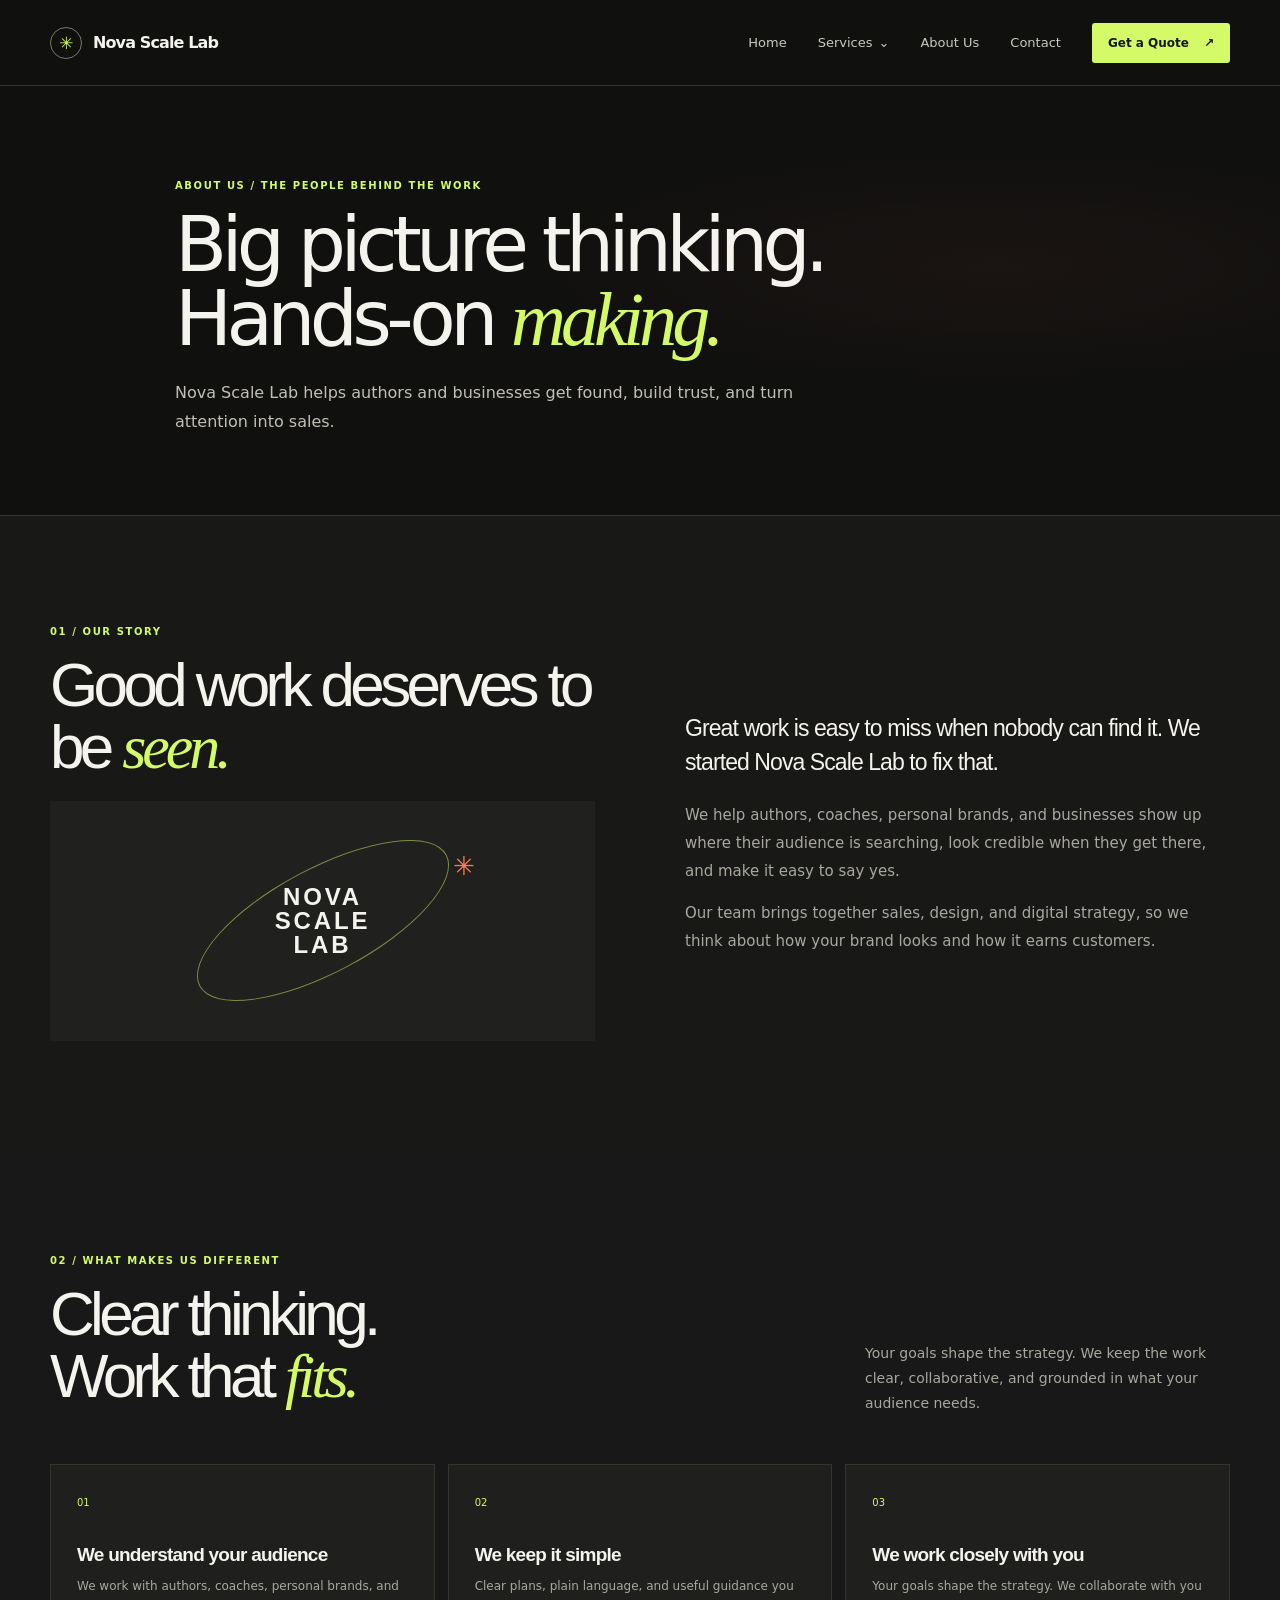
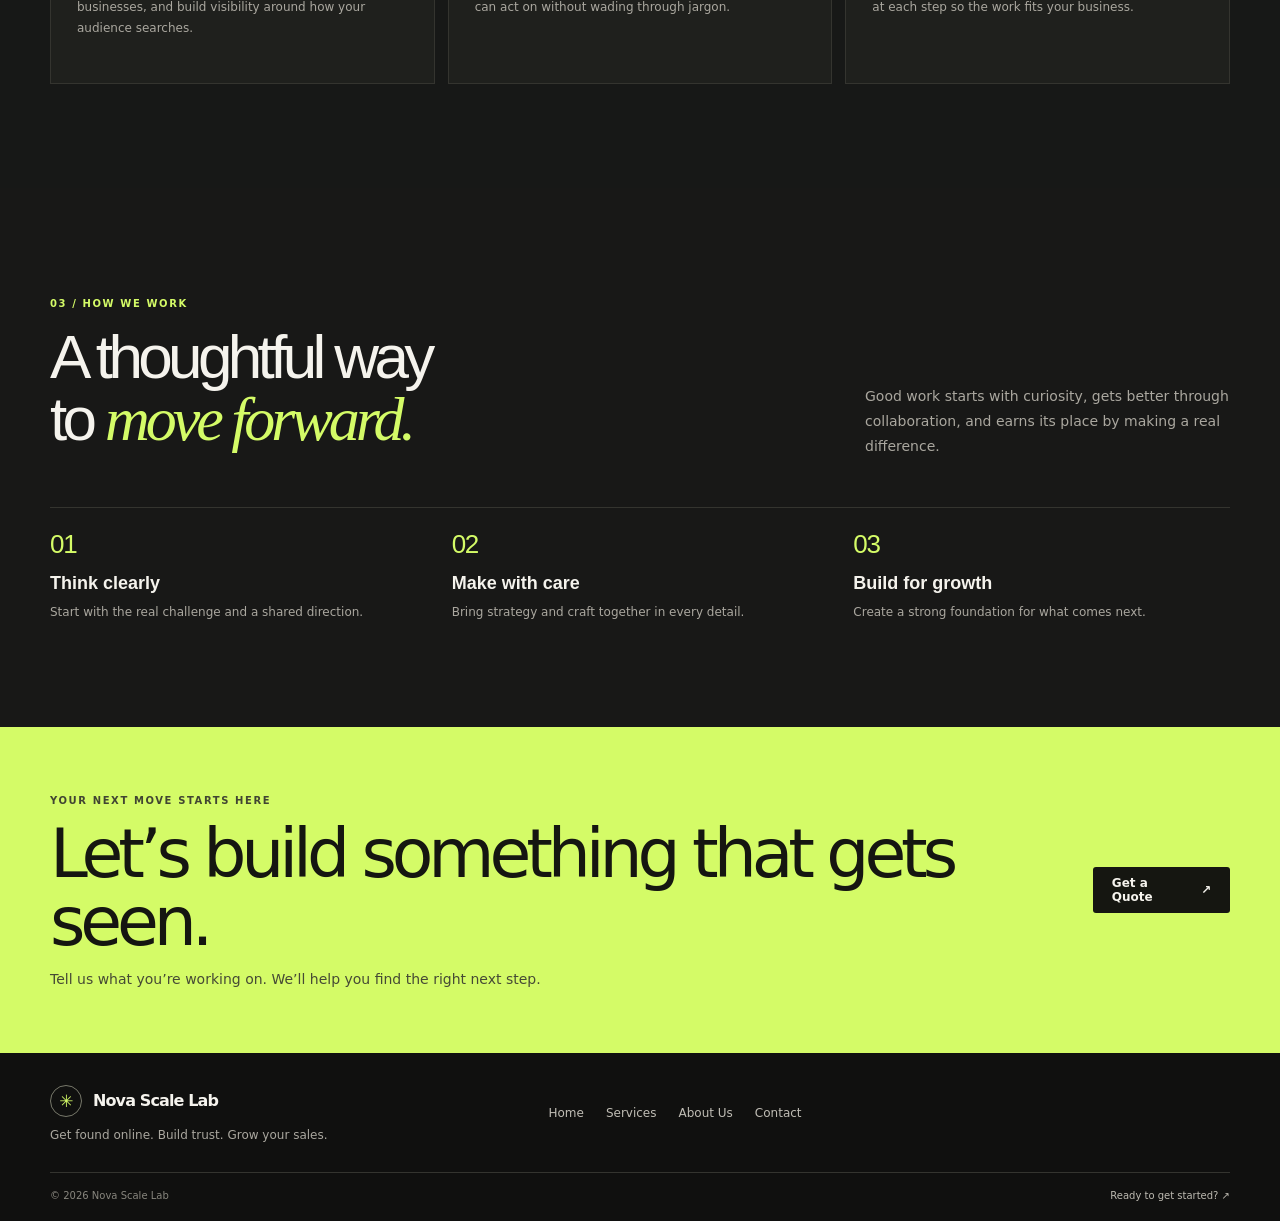
==== about.html @ 3b25a9b4 "Added new functionalities" ====
<!doctype html>
<html lang="en">
    <head>
        <meta charset="utf-8">
        <meta name="viewport" content="width=device-width, initial-scale=1">
        <meta name="theme-color" content="#10100f">
        <meta name="description" content="Meet Nova Scale Lab, a digital growth studio helping authors, coaches, personal brands, and businesses get seen.">
        <title>About Us | Nova Scale Lab</title>
        <link rel="stylesheet" href="css/style.css">
        <link rel="stylesheet" href="css/about.css">
    </head>
    <body>
        <header class="site-header">
            <div class="wrap header-inner">
                <a class="brand" href="index.html" aria-label="Nova Scale Lab home">
                    <span class="brand-mark" aria-hidden="true">✳</span><span>Nova Scale Lab</span>
                </a>
                <button class="menu-toggle" type="button" aria-expanded="false" aria-controls="primary-nav">
                    <span class="menu-lines" aria-hidden="true">☰</span>
                    <span class="sr-only">Open menu</span>
                </button>
                <nav class="primary-nav" id="primary-nav" aria-label="Main navigation">
                    <a href="index.html">Home</a>
                    <div class="nav-services">
                        <a class="nav-services-link" href="services.html">Services <span aria-hidden="true">⌄</span></a>
                        <div class="service-dropdown">
                            <a href="book-launch-support.html">Book Launch Support</a>
                            <a href="amazon-a-plus-content.html">Amazon A+ Content</a>
                            <a href="branding-visibility.html">Branding and Visibility</a>
                            <a href="goodreads-listopia-placement.html">Goodreads Listopia Placement</a>
                            <a href="sales-funnel-creation.html">Sales Funnel Creation</a>
                            <a href="google-business-profile-optimization.html">Google Business Profile Optimization</a>
                            <a href="search-engine-optimization.html">Search Engine Optimization</a>
                        </div>
                    </div>
                    <a href="about.html">About Us</a>
                    <a href="contact.html">Contact</a>
                    <a class="button button-primary nav-quote" href="contact.html">Get a Quote <span aria-hidden="true">↗</span></a>
                </nav>
            </div>
        </header>
        <main>
            <section class="page-hero about-page-hero">
                <div class="wrap page-hero-inner">
                    <span class="eyebrow">About us / The people behind the work</span>
                    <h1>Big picture thinking.<br>Hands-on <em>making.</em></h1>
                    <p>Nova Scale Lab helps authors and businesses get found, build trust, and turn attention into sales.</p>
                </div>
            </section>
            <section class="story-section section-pad">
                <div class="wrap story-layout">
                    <div class="story-heading">
                        <span class="eyebrow">01 / Our story</span>
                        <h2>Good work deserves to be <em>seen.</em></h2>
                        <div class="story-graphic" aria-hidden="true">
                            <span class="story-orbit"></span>
                            <span class="story-star">✳</span>
                            <span class="story-word">NOVA<br>SCALE<br>LAB</span>
                        </div>
                    </div>
                    <div class="story-copy">
                        <p class="lead">Great work is easy to miss when nobody can find it. We started Nova Scale Lab to fix that.</p>
                        <p>We help authors, coaches, personal brands, and businesses show up where their audience is searching, look credible when they get there, and make it easy to say yes.</p>
                        <p>Our team brings together sales, design, and digital strategy, so we think about how your brand looks and how it earns customers.</p>
                    </div>
                </div>
            </section>
            <section class="difference-section section-pad">
                <div class="wrap">
                    <div class="section-intro">
                        <div>
                            <span class="eyebrow">02 / What makes us different</span>
                            <h2>Clear thinking.<br>Work that <em>fits.</em></h2>
                        </div>
                        <p>Your goals shape the strategy. We keep the work clear, collaborative, and grounded in what your audience needs.</p>
                    </div>
                    <div class="difference-grid">
                        <article>
                            <span>01</span>
                            <h3>We understand your audience</h3>
                            <p>We work with authors, coaches, personal brands, and businesses, and build visibility around how your audience searches.</p>
                        </article>
                        <article>
                            <span>02</span>
                            <h3>We keep it simple</h3>
                            <p>Clear plans, plain language, and useful guidance you can act on without wading through jargon.</p>
                        </article>
                        <article>
                            <span>03</span>
                            <h3>We work closely with you</h3>
                            <p>Your goals shape the strategy. We collaborate with you at each step so the work fits your business.</p>
                        </article>
                    </div>
                </div>
            </section>
            <section class="how-section section-pad">
                <div class="wrap">
                    <div class="section-intro">
                        <div>
                            <span class="eyebrow">03 / How we work</span>
                            <h2>A thoughtful way<br>to <em>move forward.</em></h2>
                        </div>
                        <p>Good work starts with curiosity, gets better through collaboration, and earns its place by making a real difference.</p>
                    </div>
                    <div class="principle-grid">
                        <article>
                            <strong>01</strong>
                            <h3>Think clearly</h3>
                            <p>Start with the real challenge and a shared direction.</p>
                        </article>
                        <article>
                            <strong>02</strong>
                            <h3>Make with care</h3>
                            <p>Bring strategy and craft together in every detail.</p>
                        </article>
                        <article>
                            <strong>03</strong>
                            <h3>Build for growth</h3>
                            <p>Create a strong foundation for what comes next.</p>
                        </article>
                    </div>
                </div>
            </section>
            <section class="closing-cta">
                <div class="wrap cta-inner">
                    <div>
                        <span class="eyebrow">Your next move starts here</span>
                        <h2>Let’s build something that gets seen.</h2>
                        <p>Tell us what you’re working on. We’ll help you find the right next step.</p>
                    </div>
                    <a class="button button-dark" href="contact.html">Get a Quote <span aria-hidden="true">↗</span></a>
                </div>
            </section>
        </main>
        <footer class="site-footer">
            <div class="wrap footer-main">
                <div>
                    <a class="brand" href="index.html">
                        <span class="brand-mark" aria-hidden="true">✳</span><span>Nova Scale Lab</span>
                    </a>
                    <p>Get found online. Build trust. Grow your sales.</p>
                </div>
                <nav class="footer-links" aria-label="Footer navigation">
                    <a href="index.html">Home</a>
                    <a href="services.html">Services</a>
                    <a href="about.html">About Us</a>
                    <a href="contact.html">Contact</a>
                </nav>
                <!-- <a class="footer-email" href="mailto:hello@novascalelab.com">hello@novascalelab.com <span aria-hidden="true">↗</span></a>-->
            </div>
            <div class="wrap footer-bottom">
                <span>© <span data-year>2026</span> Nova Scale Lab</span>
                <a href="contact.html">Ready to get started? <span aria-hidden="true">↗</span></a>
            </div>
        </footer>
        <script src="js/common.js" defer></script>
    </body>
</html>
---- css/style.css ----
:root{color-scheme:dark;--bg:#10100f;--panel:#171817;--panel-2:#1d1e1b;--ink:#f5f3ed;--muted:#aaa79f;--line:#34342f;--lime:#d4fb67;--orange:#ff795f;--ink-dark:#151611;font-family:'DM Sans',Inter,ui-sans-serif,system-ui,sans-serif;font-synthesis:none;text-rendering:optimizeLegibility;-webkit-font-smoothing:antialiased;scroll-behavior:smooth}*{box-sizing:border-box}body{margin:0;background:var(--bg);color:var(--ink)}a{color:inherit;text-decoration:none}button,input,select,textarea{font:inherit}button,a{-webkit-tap-highlight-color:transparent}.wrap{width:min(1180px,calc(100% - 48px));margin-inline:auto}.sr-only{position:absolute;width:1px;height:1px;padding:0;margin:-1px;overflow:hidden;clip:rect(0,0,0,0);white-space:nowrap;border:0}.site-header{height:86px;border-bottom:1px solid var(--line);position:relative;z-index:10;background:var(--bg)}.header-inner{height:100%;display:flex;align-items:center;justify-content:space-between}.brand{display:inline-flex;align-items:center;gap:11px;font:700 16px Inter,ui-sans-serif,system-ui,sans-serif;letter-spacing:-.055em}.brand-mark{display:grid;place-items:center;width:32px;height:32px;border:1px solid #77786a;border-radius:50%;color:var(--lime);font-size:17px}.primary-nav{height:100%;display:flex;align-items:center;gap:31px;font-size:13px;color:#cbc8c0}.primary-nav>a:not(.button):hover,.nav-services-link:hover,.footer-links a:hover{color:var(--lime)}.nav-services{height:100%;display:flex;align-items:center;position:relative}.nav-services-link{display:flex;align-items:center;gap:6px;height:100%}.service-dropdown{position:absolute;display:none;top:calc(100% - 1px);left:-18px;width:260px;padding:10px;background:#191a18;border:1px solid var(--line);box-shadow:0 20px 45px #0008}.nav-services:hover .service-dropdown,.nav-services:focus-within .service-dropdown{display:grid}.service-dropdown a{padding:10px 12px;border-radius:3px;font-size:12px}.service-dropdown a:hover{background:#242520;color:var(--lime)}.button{min-height:46px;padding:0 18px;display:inline-flex;align-items:center;justify-content:center;gap:15px;border:1px solid transparent;border-radius:3px;font-size:12px;font-weight:700;transition:transform .2s,background .2s,border-color .2s,color .2s}.button:hover{transform:translateY(-2px)}.button-primary{background:var(--lime);color:var(--ink-dark)}.button-primary:hover{background:#e1ff91}.button-outline{border-color:#77766d;color:var(--ink)}.button-outline:hover{border-color:var(--lime);color:var(--lime)}.button-dark{background:var(--ink-dark);color:var(--ink)}.button-dark:hover{background:#2c2d27}.nav-quote{min-height:40px;padding-inline:15px}.menu-toggle{display:none}.eyebrow{display:inline-flex;align-items:center;gap:9px;color:var(--lime);font-size:10px;font-weight:700;letter-spacing:.16em;text-transform:uppercase}.section-pad{padding:104px 0}.section-intro{display:flex;align-items:end;justify-content:space-between;gap:40px;margin-bottom:42px}.section-intro h2,.page-hero h1,.detail-hero h1,.home-hero h1{font:500 clamp(42px,6vw,76px)/.98 Inter,ui-sans-serif,system-ui,sans-serif;letter-spacing:-.075em;margin:15px 0 0}.section-intro h2 em,.page-hero h1 em,.detail-hero h1 em,.home-hero h1 em,.story-heading h2 em,.why-layout h2 em,.difference-section h2 em,.how-section h2 em,.contact-form-column h2 em,.contact-info-card h2 em,.included-section h2 em,.process-section h2 em,.audience-section h2 em,.faq-section h2 em{font-family:Georgia,serif;font-weight:400;color:var(--lime);letter-spacing:-.065em}.section-intro>p{max-width:365px;margin:0 0 5px;color:var(--muted);font-size:14px;line-height:1.8}.page-hero{padding:88px 0 78px;border-bottom:1px solid var(--line);background:radial-gradient(ellipse at 80% 40%,#d4fb670d,transparent 37%)}.page-hero-inner{max-width:930px}.page-hero h1{max-width:880px}.page-hero p{max-width:620px;color:#c2bfb6;font-size:16px;line-height:1.8;margin:22px 0 0}.closing-cta{background:var(--lime);color:var(--ink-dark);padding:62px 0}.cta-inner{display:flex;align-items:center;justify-content:space-between;gap:35px}.cta-inner .eyebrow{color:#414532}.cta-inner h2{font:500 clamp(36px,5.8vw,68px)/1 Inter,ui-sans-serif,system-ui,sans-serif;letter-spacing:-.075em;margin:12px 0}.cta-inner p{margin:0;color:#464a35;font-size:14px;line-height:1.65}.site-footer{padding:32px 0 20px}.footer-main{display:grid;grid-template-columns:1.2fr 1fr 1fr;gap:30px;align-items:center;padding-bottom:30px;border-bottom:1px solid var(--line)}.footer-main>div>p{color:var(--muted);font-size:12px;margin:11px 0 0}.footer-links{display:flex;justify-content:center;gap:22px;color:#c0bdb5;font-size:12px}.footer-email{justify-self:end;font-size:12px;color:var(--lime)}.footer-bottom{display:flex;justify-content:space-between;padding-top:17px;color:#88867e;font-size:10px}.footer-bottom a{color:#bdbab1}.text-link{display:inline-flex;align-items:center;gap:12px;color:var(--lime);font-size:12px;font-weight:700}.text-link:hover{gap:17px}.section-action{margin-top:27px}.service-card-grid{display:grid;grid-template-columns:repeat(3,minmax(0,1fr));gap:13px}.service-card{min-height:252px;padding:24px;background:var(--panel);border:1px solid var(--line);display:flex;flex-direction:column;position:relative;transition:transform .2s,border-color .2s,background .2s}.service-card:hover{transform:translateY(-4px);border-color:#727a54;background:#1b1d18}.card-number{font-size:10px;color:var(--lime);letter-spacing:.12em}.card-icon{position:absolute;right:22px;top:19px;font-size:21px;color:var(--orange)}.service-card h2,.service-card h3{font:600 20px/1.2 Inter,ui-sans-serif,system-ui,sans-serif;letter-spacing:-.045em;margin:38px 0 10px}.service-card p{color:var(--muted);font-size:12px;line-height:1.7;margin:0;max-width:310px}.card-link{display:flex;justify-content:space-between;align-items:center;margin-top:auto;padding-top:24px;color:#dedbd2;font-size:11px}.card-link b{font-size:15px;color:var(--lime);font-weight:400}.service-card-question{background:var(--lime);color:var(--ink-dark);border-color:var(--lime)}.service-card-question .card-number,.service-card-question .card-icon{color:#303323}.service-card-question p{color:#444735}.service-card-question .card-link{color:#202219}.service-card-question .card-link b{color:#202219}.footer-links a,.footer-bottom a,.footer-email,.primary-nav a{transition:color .2s}
@media(max-width:800px){.wrap{width:min(100% - 38px,1180px)}.site-header{height:74px}.menu-toggle{display:grid;place-items:center;width:42px;height:40px;background:none;border:1px solid var(--line);border-radius:3px;color:var(--ink);font-size:17px;cursor:pointer}.primary-nav{display:none;position:absolute;left:0;right:0;top:73px;height:auto;padding:12px 20px 20px;background:#171817;border-bottom:1px solid var(--line);align-items:stretch;gap:0;flex-direction:column}.primary-nav.is-open{display:flex}.primary-nav>a:not(.button),.nav-services-link{padding:14px 2px;border-bottom:1px solid #2e2f2a}.nav-services{height:auto;display:block}.nav-services-link{height:auto;justify-content:space-between}.service-dropdown{display:grid;position:static;width:auto;box-shadow:none;border:0;border-bottom:1px solid var(--line);padding:0 0 8px 11px;background:transparent}.service-dropdown a{padding:9px 10px}.nav-quote{margin-top:14px}.section-pad{padding:76px 0}.section-intro{display:block}.section-intro>p{margin-top:17px}.service-card-grid{grid-template-columns:repeat(2,minmax(0,1fr))}.footer-main{grid-template-columns:1fr 1fr}.footer-links{justify-content:flex-start;flex-wrap:wrap}.footer-email{justify-self:start;grid-column:1/-1}.page-hero{padding:68px 0 60px}}
@media(max-width:540px){.wrap{width:min(100% - 34px,1180px)}.section-pad{padding:66px 0}.section-intro h2,.page-hero h1,.detail-hero h1,.home-hero h1{font-size:clamp(40px,13vw,58px)}.service-card-grid{grid-template-columns:1fr}.service-card{min-height:218px}.cta-inner{align-items:flex-start;flex-direction:column}.closing-cta{padding:48px 0}.footer-main{grid-template-columns:1fr;gap:20px}.footer-email{grid-column:auto}.footer-bottom{gap:15px;flex-direction:column}.button{min-height:46px}}
@media(prefers-reduced-motion:reduce){:root{scroll-behavior:auto}*,*:before,*:after{transition:none!important}}
---- css/about.css ----
.about-page-hero{background:radial-gradient(ellipse at 78% 42%,#ff795f0b,transparent 34%)}.story-section{background:#181817;color:var(--ink)}.story-layout{display:grid;grid-template-columns:1fr 1fr;gap:90px;align-items:center}.story-heading .eyebrow,.difference-section .eyebrow,.how-section .eyebrow{color:var(--lime)}.story-heading h2,.difference-section h2,.how-section h2{font:500 clamp(40px,5.1vw,62px)/1 Manrope,sans-serif;letter-spacing:-.075em;margin:15px 0}.story-heading h2 em,.difference-section h2 em,.how-section h2 em{color:var(--lime)}.story-graphic{height:240px;margin-top:23px;position:relative;overflow:hidden;background:#20211e;display:grid;place-items:center}.story-orbit{position:absolute;width:280px;height:105px;border:1px solid #d4fb6780;border-radius:50%;transform:rotate(-28deg)}.story-star{position:absolute;right:22%;top:21%;font-size:26px;color:var(--orange)}.story-word{font:800 24px/1 Manrope,sans-serif;letter-spacing:.12em;color:var(--ink);text-align:center}.story-copy{max-width:530px}.story-copy p{font-size:15px;line-height:1.85;color:var(--muted)}.story-copy .lead{font:500 23px/1.45 Manrope,sans-serif;letter-spacing:-.04em;color:var(--ink)}.difference-section{background:#171817}.difference-section .section-intro h2,.how-section .section-intro h2{color:var(--ink)}.difference-section .section-intro>p,.how-section .section-intro>p{color:var(--muted)}.difference-grid{display:grid;grid-template-columns:repeat(3,1fr);gap:13px}.difference-grid article{padding:26px;background:#1f201d;border:1px solid var(--line);min-height:220px}.difference-grid article>span{color:var(--lime);font-size:10px}.difference-grid h3{font:600 19px/1.2 Manrope,sans-serif;letter-spacing:-.04em;margin:34px 0 10px}.difference-grid p,.principle-grid p{font-size:12px;line-height:1.75;color:var(--muted);margin:0}.how-section{background:#181817;color:var(--ink)}.principle-grid{display:grid;grid-template-columns:repeat(3,1fr);gap:25px;border-top:1px solid var(--line);padding-top:21px}.principle-grid article{padding-right:15px}.principle-grid strong{font:500 26px Manrope,sans-serif;letter-spacing:-.05em;color:var(--lime)}.principle-grid h3{font:600 18px Manrope,sans-serif;margin:13px 0 8px}.principle-grid p{color:var(--muted)}
@media(max-width:760px){.story-layout{grid-template-columns:1fr;gap:30px}.story-graphic{max-width:420px}.difference-grid{grid-template-columns:1fr}.difference-grid article{min-height:unset}.difference-grid h3{margin-top:21px}}
@media(max-width:540px){.principle-grid{grid-template-columns:1fr;gap:22px}.principle-grid article{border-bottom:1px solid var(--line);padding-bottom:18px}}
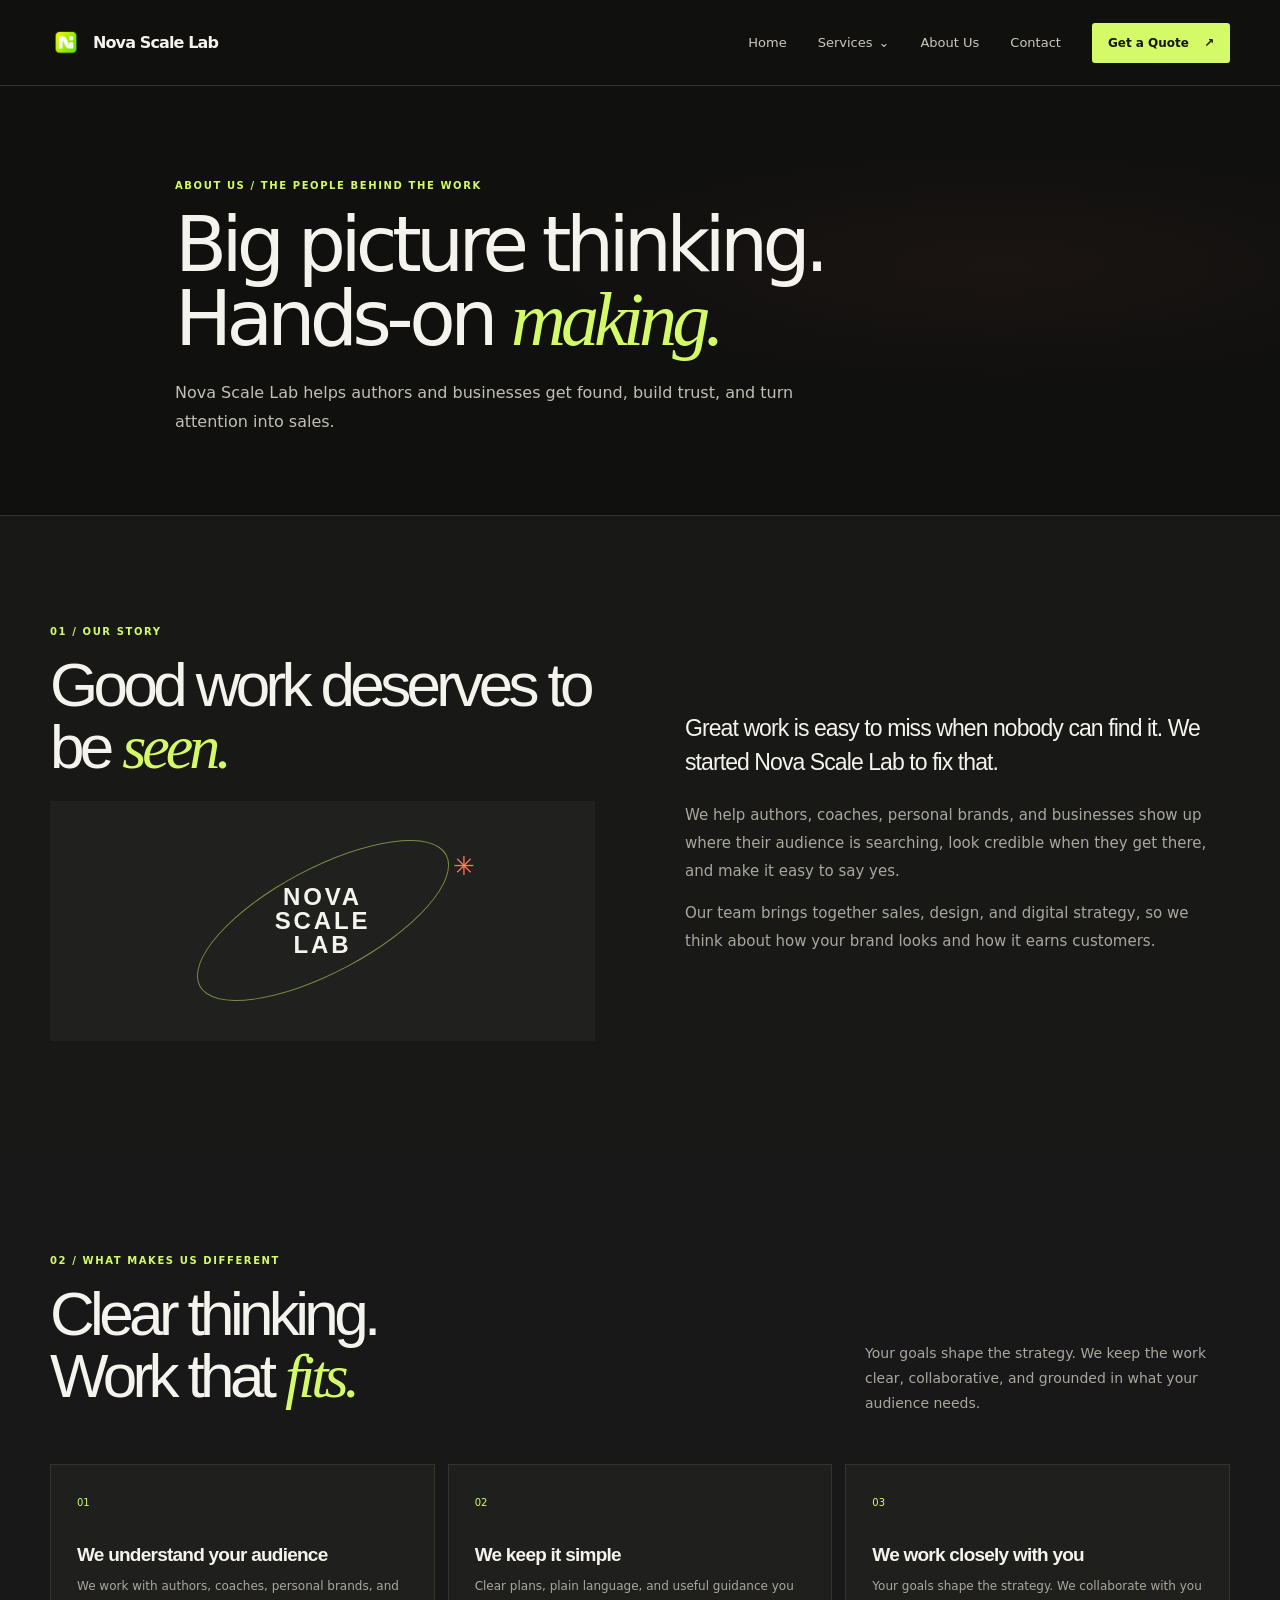
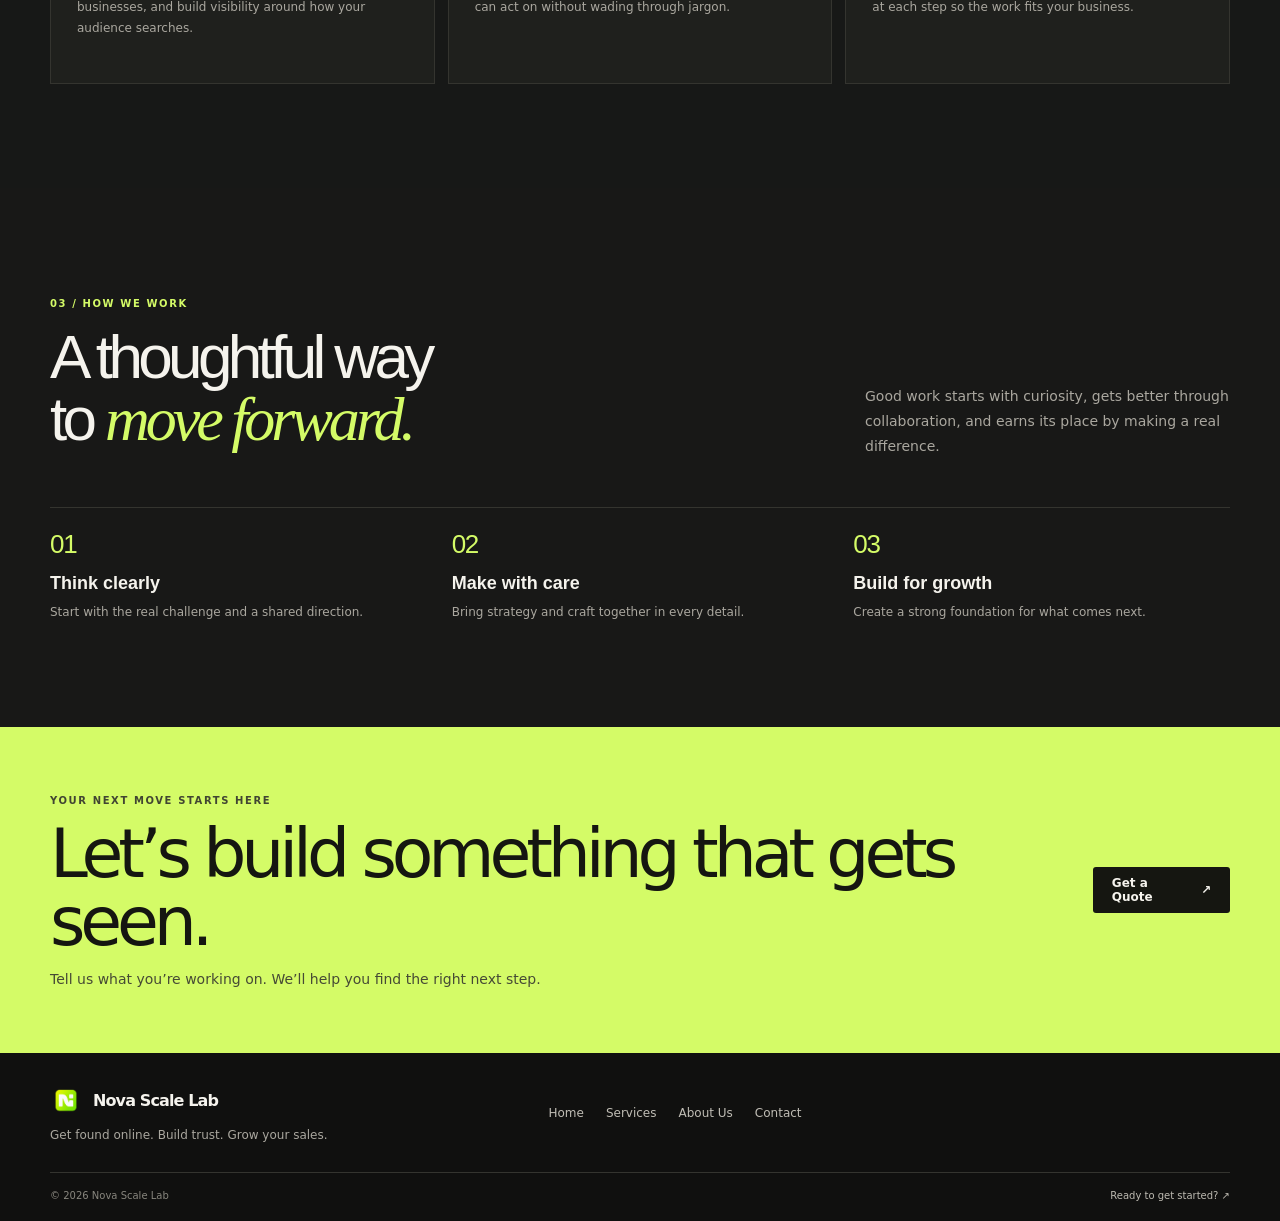
==== commit 97a1b624: "added favicon and chyron" ====
--- a/about.html
+++ b/about.html
@@ -4,6 +4,7 @@
         <meta charset="utf-8">
         <meta name="viewport" content="width=device-width, initial-scale=1">
         <meta name="theme-color" content="#10100f">
+        <link rel="icon" type="image/png" href="favicon.png">
         <meta name="description" content="Meet Nova Scale Lab, a digital growth studio helping authors, coaches, personal brands, and businesses get seen.">
         <title>About Us | Nova Scale Lab</title>
         <link rel="stylesheet" href="css/style.css">
@@ -155,4 +156,4 @@
         </footer>
         <script src="js/common.js" defer></script>
     </body>
-</html>+</html>
--- a/css/style.css
+++ b/css/style.css
@@ -1,4 +1,431 @@
-:root{color-scheme:dark;--bg:#10100f;--panel:#171817;--panel-2:#1d1e1b;--ink:#f5f3ed;--muted:#aaa79f;--line:#34342f;--lime:#d4fb67;--orange:#ff795f;--ink-dark:#151611;font-family:'DM Sans',Inter,ui-sans-serif,system-ui,sans-serif;font-synthesis:none;text-rendering:optimizeLegibility;-webkit-font-smoothing:antialiased;scroll-behavior:smooth}*{box-sizing:border-box}body{margin:0;background:var(--bg);color:var(--ink)}a{color:inherit;text-decoration:none}button,input,select,textarea{font:inherit}button,a{-webkit-tap-highlight-color:transparent}.wrap{width:min(1180px,calc(100% - 48px));margin-inline:auto}.sr-only{position:absolute;width:1px;height:1px;padding:0;margin:-1px;overflow:hidden;clip:rect(0,0,0,0);white-space:nowrap;border:0}.site-header{height:86px;border-bottom:1px solid var(--line);position:relative;z-index:10;background:var(--bg)}.header-inner{height:100%;display:flex;align-items:center;justify-content:space-between}.brand{display:inline-flex;align-items:center;gap:11px;font:700 16px Inter,ui-sans-serif,system-ui,sans-serif;letter-spacing:-.055em}.brand-mark{display:grid;place-items:center;width:32px;height:32px;border:1px solid #77786a;border-radius:50%;color:var(--lime);font-size:17px}.primary-nav{height:100%;display:flex;align-items:center;gap:31px;font-size:13px;color:#cbc8c0}.primary-nav>a:not(.button):hover,.nav-services-link:hover,.footer-links a:hover{color:var(--lime)}.nav-services{height:100%;display:flex;align-items:center;position:relative}.nav-services-link{display:flex;align-items:center;gap:6px;height:100%}.service-dropdown{position:absolute;display:none;top:calc(100% - 1px);left:-18px;width:260px;padding:10px;background:#191a18;border:1px solid var(--line);box-shadow:0 20px 45px #0008}.nav-services:hover .service-dropdown,.nav-services:focus-within .service-dropdown{display:grid}.service-dropdown a{padding:10px 12px;border-radius:3px;font-size:12px}.service-dropdown a:hover{background:#242520;color:var(--lime)}.button{min-height:46px;padding:0 18px;display:inline-flex;align-items:center;justify-content:center;gap:15px;border:1px solid transparent;border-radius:3px;font-size:12px;font-weight:700;transition:transform .2s,background .2s,border-color .2s,color .2s}.button:hover{transform:translateY(-2px)}.button-primary{background:var(--lime);color:var(--ink-dark)}.button-primary:hover{background:#e1ff91}.button-outline{border-color:#77766d;color:var(--ink)}.button-outline:hover{border-color:var(--lime);color:var(--lime)}.button-dark{background:var(--ink-dark);color:var(--ink)}.button-dark:hover{background:#2c2d27}.nav-quote{min-height:40px;padding-inline:15px}.menu-toggle{display:none}.eyebrow{display:inline-flex;align-items:center;gap:9px;color:var(--lime);font-size:10px;font-weight:700;letter-spacing:.16em;text-transform:uppercase}.section-pad{padding:104px 0}.section-intro{display:flex;align-items:end;justify-content:space-between;gap:40px;margin-bottom:42px}.section-intro h2,.page-hero h1,.detail-hero h1,.home-hero h1{font:500 clamp(42px,6vw,76px)/.98 Inter,ui-sans-serif,system-ui,sans-serif;letter-spacing:-.075em;margin:15px 0 0}.section-intro h2 em,.page-hero h1 em,.detail-hero h1 em,.home-hero h1 em,.story-heading h2 em,.why-layout h2 em,.difference-section h2 em,.how-section h2 em,.contact-form-column h2 em,.contact-info-card h2 em,.included-section h2 em,.process-section h2 em,.audience-section h2 em,.faq-section h2 em{font-family:Georgia,serif;font-weight:400;color:var(--lime);letter-spacing:-.065em}.section-intro>p{max-width:365px;margin:0 0 5px;color:var(--muted);font-size:14px;line-height:1.8}.page-hero{padding:88px 0 78px;border-bottom:1px solid var(--line);background:radial-gradient(ellipse at 80% 40%,#d4fb670d,transparent 37%)}.page-hero-inner{max-width:930px}.page-hero h1{max-width:880px}.page-hero p{max-width:620px;color:#c2bfb6;font-size:16px;line-height:1.8;margin:22px 0 0}.closing-cta{background:var(--lime);color:var(--ink-dark);padding:62px 0}.cta-inner{display:flex;align-items:center;justify-content:space-between;gap:35px}.cta-inner .eyebrow{color:#414532}.cta-inner h2{font:500 clamp(36px,5.8vw,68px)/1 Inter,ui-sans-serif,system-ui,sans-serif;letter-spacing:-.075em;margin:12px 0}.cta-inner p{margin:0;color:#464a35;font-size:14px;line-height:1.65}.site-footer{padding:32px 0 20px}.footer-main{display:grid;grid-template-columns:1.2fr 1fr 1fr;gap:30px;align-items:center;padding-bottom:30px;border-bottom:1px solid var(--line)}.footer-main>div>p{color:var(--muted);font-size:12px;margin:11px 0 0}.footer-links{display:flex;justify-content:center;gap:22px;color:#c0bdb5;font-size:12px}.footer-email{justify-self:end;font-size:12px;color:var(--lime)}.footer-bottom{display:flex;justify-content:space-between;padding-top:17px;color:#88867e;font-size:10px}.footer-bottom a{color:#bdbab1}.text-link{display:inline-flex;align-items:center;gap:12px;color:var(--lime);font-size:12px;font-weight:700}.text-link:hover{gap:17px}.section-action{margin-top:27px}.service-card-grid{display:grid;grid-template-columns:repeat(3,minmax(0,1fr));gap:13px}.service-card{min-height:252px;padding:24px;background:var(--panel);border:1px solid var(--line);display:flex;flex-direction:column;position:relative;transition:transform .2s,border-color .2s,background .2s}.service-card:hover{transform:translateY(-4px);border-color:#727a54;background:#1b1d18}.card-number{font-size:10px;color:var(--lime);letter-spacing:.12em}.card-icon{position:absolute;right:22px;top:19px;font-size:21px;color:var(--orange)}.service-card h2,.service-card h3{font:600 20px/1.2 Inter,ui-sans-serif,system-ui,sans-serif;letter-spacing:-.045em;margin:38px 0 10px}.service-card p{color:var(--muted);font-size:12px;line-height:1.7;margin:0;max-width:310px}.card-link{display:flex;justify-content:space-between;align-items:center;margin-top:auto;padding-top:24px;color:#dedbd2;font-size:11px}.card-link b{font-size:15px;color:var(--lime);font-weight:400}.service-card-question{background:var(--lime);color:var(--ink-dark);border-color:var(--lime)}.service-card-question .card-number,.service-card-question .card-icon{color:#303323}.service-card-question p{color:#444735}.service-card-question .card-link{color:#202219}.service-card-question .card-link b{color:#202219}.footer-links a,.footer-bottom a,.footer-email,.primary-nav a{transition:color .2s}
-@media(max-width:800px){.wrap{width:min(100% - 38px,1180px)}.site-header{height:74px}.menu-toggle{display:grid;place-items:center;width:42px;height:40px;background:none;border:1px solid var(--line);border-radius:3px;color:var(--ink);font-size:17px;cursor:pointer}.primary-nav{display:none;position:absolute;left:0;right:0;top:73px;height:auto;padding:12px 20px 20px;background:#171817;border-bottom:1px solid var(--line);align-items:stretch;gap:0;flex-direction:column}.primary-nav.is-open{display:flex}.primary-nav>a:not(.button),.nav-services-link{padding:14px 2px;border-bottom:1px solid #2e2f2a}.nav-services{height:auto;display:block}.nav-services-link{height:auto;justify-content:space-between}.service-dropdown{display:grid;position:static;width:auto;box-shadow:none;border:0;border-bottom:1px solid var(--line);padding:0 0 8px 11px;background:transparent}.service-dropdown a{padding:9px 10px}.nav-quote{margin-top:14px}.section-pad{padding:76px 0}.section-intro{display:block}.section-intro>p{margin-top:17px}.service-card-grid{grid-template-columns:repeat(2,minmax(0,1fr))}.footer-main{grid-template-columns:1fr 1fr}.footer-links{justify-content:flex-start;flex-wrap:wrap}.footer-email{justify-self:start;grid-column:1/-1}.page-hero{padding:68px 0 60px}}
-@media(max-width:540px){.wrap{width:min(100% - 34px,1180px)}.section-pad{padding:66px 0}.section-intro h2,.page-hero h1,.detail-hero h1,.home-hero h1{font-size:clamp(40px,13vw,58px)}.service-card-grid{grid-template-columns:1fr}.service-card{min-height:218px}.cta-inner{align-items:flex-start;flex-direction:column}.closing-cta{padding:48px 0}.footer-main{grid-template-columns:1fr;gap:20px}.footer-email{grid-column:auto}.footer-bottom{gap:15px;flex-direction:column}.button{min-height:46px}}
-@media(prefers-reduced-motion:reduce){:root{scroll-behavior:auto}*,*:before,*:after{transition:none!important}}
+:root{
+    color-scheme:dark;
+    --bg:#10100f;
+    --panel:#171817;
+    --panel-2:#1d1e1b;
+    --ink:#f5f3ed;
+    --muted:#aaa79f;
+    --line:#34342f;
+    --lime:#d4fb67;
+    --orange:#ff795f;
+    --ink-dark:#151611;
+    font-family:'DM Sans',Inter,ui-sans-serif,system-ui,sans-serif;
+    font-synthesis:none;
+    text-rendering:optimizeLegibility;
+    -webkit-font-smoothing:antialiased;
+    scroll-behavior:smooth
+}
+*{box-sizing:border-box}
+body{
+    margin:0;
+    background:var(--bg);
+    color:var(--ink)
+}
+a{
+    color:inherit;
+    text-decoration:none
+}
+button,input,select,textarea{font:inherit}
+button,a{-webkit-tap-highlight-color:transparent}
+.wrap{
+    width:min(1180px,calc(100% - 48px));
+    margin-inline:auto
+}
+.sr-only{
+    position:absolute;
+    width:1px;
+    height:1px;
+    padding:0;
+    margin:-1px;
+    overflow:hidden;
+    clip:rect(0,0,0,0);
+    white-space:nowrap;
+    border:0
+}
+.site-header{
+    height:86px;
+    border-bottom:1px solid var(--line);
+    position:relative;
+    z-index:10;
+    background:var(--bg)
+}
+.header-inner{
+    height:100%;
+    display:flex;
+    align-items:center;
+    justify-content:space-between
+}
+.brand{
+    display:inline-flex;
+    align-items:center;
+    gap:11px;
+    font:700 16px Inter,ui-sans-serif,system-ui,sans-serif;
+    letter-spacing:-.055em
+}
+.brand-mark{
+    display:grid;
+    place-items:center;
+    width:32px;
+    height:32px;
+    border-radius:50%;
+    background:url('../favicon.png') center/contain no-repeat;
+    font-size:0
+}
+.primary-nav{
+    height:100%;
+    display:flex;
+    align-items:center;
+    gap:31px;
+    font-size:13px;
+    color:#cbc8c0
+}
+.primary-nav>a:not(.button):hover,.nav-services-link:hover,.footer-links a:hover{color:var(--lime)}
+.nav-services{
+    height:100%;
+    display:flex;
+    align-items:center;
+    position:relative
+}
+.nav-services-link{
+    display:flex;
+    align-items:center;
+    gap:6px;
+    height:100%
+}
+.service-dropdown{
+    position:absolute;
+    display:none;
+    top:calc(100% - 1px);
+    left:-18px;
+    width:260px;
+    padding:10px;
+    background:#191a18;
+    border:1px solid var(--line);
+    box-shadow:0 20px 45px #0008
+}
+.nav-services:hover .service-dropdown,.nav-services:focus-within .service-dropdown{display:grid}
+.service-dropdown a{
+    padding:10px 12px;
+    border-radius:3px;
+    font-size:12px
+}
+.service-dropdown a:hover{
+    background:#242520;
+    color:var(--lime)
+}
+.button{
+    min-height:46px;
+    padding:0 18px;
+    display:inline-flex;
+    align-items:center;
+    justify-content:center;
+    gap:15px;
+    border:1px solid transparent;
+    border-radius:3px;
+    font-size:12px;
+    font-weight:700;
+    transition:transform .2s,background .2s,border-color .2s,color .2s
+}
+.button:hover{transform:translateY(-2px)}
+.button-primary{
+    background:var(--lime);
+    color:var(--ink-dark)
+}
+.button-primary:hover{background:#e1ff91}
+.button-outline{
+    border-color:#77766d;
+    color:var(--ink)
+}
+.button-outline:hover{
+    border-color:var(--lime);
+    color:var(--lime)
+}
+.button-dark{
+    background:var(--ink-dark);
+    color:var(--ink)
+}
+.button-dark:hover{background:#2c2d27}
+.nav-quote{
+    min-height:40px;
+    padding-inline:15px
+}
+.menu-toggle{display:none}
+.eyebrow{
+    display:inline-flex;
+    align-items:center;
+    gap:9px;
+    color:var(--lime);
+    font-size:10px;
+    font-weight:700;
+    letter-spacing:.16em;
+    text-transform:uppercase
+}
+.section-pad{padding:104px 0}
+.section-intro{
+    display:flex;
+    align-items:end;
+    justify-content:space-between;
+    gap:40px;
+    margin-bottom:42px
+}
+.section-intro h2,.page-hero h1,.detail-hero h1,.home-hero h1{
+    font:500 clamp(42px,6vw,76px)/.98 Inter,ui-sans-serif,system-ui,sans-serif;
+    letter-spacing:-.075em;
+    margin:15px 0 0
+}
+.section-intro h2 em,.page-hero h1 em,.detail-hero h1 em,.home-hero h1 em,.story-heading h2 em,.why-layout h2 em,.difference-section h2 em,.how-section h2 em,.contact-form-column h2 em,.contact-info-card h2 em,.included-section h2 em,.process-section h2 em,.audience-section h2 em,.faq-section h2 em{
+    font-family:Georgia,serif;
+    font-weight:400;
+    color:var(--lime);
+    letter-spacing:-.065em
+}
+.section-intro>p{
+    max-width:365px;
+    margin:0 0 5px;
+    color:var(--muted);
+    font-size:14px;
+    line-height:1.8
+}
+.page-hero{
+    padding:88px 0 78px;
+    border-bottom:1px solid var(--line);
+    background:radial-gradient(ellipse at 80% 40%,#d4fb670d,transparent 37%)
+}
+.page-hero-inner{max-width:930px}
+.page-hero h1{max-width:880px}
+.page-hero p{
+    max-width:620px;
+    color:#c2bfb6;
+    font-size:16px;
+    line-height:1.8;
+    margin:22px 0 0
+}
+.closing-cta{
+    background:var(--lime);
+    color:var(--ink-dark);
+    padding:62px 0
+}
+.cta-inner{
+    display:flex;
+    align-items:center;
+    justify-content:space-between;
+    gap:35px
+}
+.cta-inner .eyebrow{color:#414532}
+.cta-inner h2{
+    font:500 clamp(36px,5.8vw,68px)/1 Inter,ui-sans-serif,system-ui,sans-serif;
+    letter-spacing:-.075em;
+    margin:12px 0
+}
+.cta-inner p{
+    margin:0;
+    color:#464a35;
+    font-size:14px;
+    line-height:1.65
+}
+.site-footer{padding:32px 0 20px}
+.footer-main{
+    display:grid;
+    grid-template-columns:1.2fr 1fr 1fr;
+    gap:30px;
+    align-items:center;
+    padding-bottom:30px;
+    border-bottom:1px solid var(--line)
+}
+.footer-main>div>p{
+    color:var(--muted);
+    font-size:12px;
+    margin:11px 0 0
+}
+.footer-links{
+    display:flex;
+    justify-content:center;
+    gap:22px;
+    color:#c0bdb5;
+    font-size:12px
+}
+.footer-email{
+    justify-self:end;
+    font-size:12px;
+    color:var(--lime)
+}
+.footer-bottom{
+    display:flex;
+    justify-content:space-between;
+    padding-top:17px;
+    color:#88867e;
+    font-size:10px
+}
+.footer-bottom a{color:#bdbab1}
+.text-link{
+    display:inline-flex;
+    align-items:center;
+    gap:12px;
+    color:var(--lime);
+    font-size:12px;
+    font-weight:700
+}
+.text-link:hover{gap:17px}
+.section-action{margin-top:27px}
+.service-card-grid{
+    display:grid;
+    grid-template-columns:repeat(3,minmax(0,1fr));
+    gap:13px
+}
+.service-card{
+    min-height:252px;
+    padding:24px;
+    background:var(--panel);
+    border:1px solid var(--line);
+    display:flex;
+    flex-direction:column;
+    position:relative;
+    transition:transform .2s,border-color .2s,background .2s
+}
+.service-card:hover{
+    transform:translateY(-4px);
+    border-color:#727a54;
+    background:#1b1d18
+}
+.card-number{
+    font-size:10px;
+    color:var(--lime);
+    letter-spacing:.12em
+}
+.card-icon{
+    position:absolute;
+    right:22px;
+    top:19px;
+    font-size:21px;
+    color:var(--orange)
+}
+.service-card h2,.service-card h3{
+    font:600 20px/1.2 Inter,ui-sans-serif,system-ui,sans-serif;
+    letter-spacing:-.045em;
+    margin:38px 0 10px
+}
+.service-card p{
+    color:var(--muted);
+    font-size:12px;
+    line-height:1.7;
+    margin:0;
+    max-width:310px
+}
+.card-link{
+    display:flex;
+    justify-content:space-between;
+    align-items:center;
+    margin-top:auto;
+    padding-top:24px;
+    color:#dedbd2;
+    font-size:11px
+}
+.card-link b{
+    font-size:15px;
+    color:var(--lime);
+    font-weight:400
+}
+.service-card-question{
+    background:var(--lime);
+    color:var(--ink-dark);
+    border-color:var(--lime)
+}
+.service-card-question .card-number,.service-card-question .card-icon{color:#303323}
+.service-card-question p{color:#444735}
+.service-card-question .card-link{color:#202219}
+.service-card-question .card-link b{color:#202219}
+.footer-links a,.footer-bottom a,.footer-email,.primary-nav a{transition:color .2s}
+@media(max-width:800px){
+    .wrap{width:min(100% - 38px,1180px)}
+    .site-header{height:74px}
+    .menu-toggle{
+        display:grid;
+        place-items:center;
+        width:42px;
+        height:40px;
+        background:none;
+        border:1px solid var(--line);
+        border-radius:3px;
+        color:var(--ink);
+        font-size:17px;
+        cursor:pointer
+    }
+    .primary-nav{
+        display:none;
+        position:absolute;
+        left:0;
+        right:0;
+        top:73px;
+        height:auto;
+        padding:12px 20px 20px;
+        background:#171817;
+        border-bottom:1px solid var(--line);
+        align-items:stretch;
+        gap:0;
+        flex-direction:column
+    }
+    .primary-nav.is-open{display:flex}
+    .primary-nav>a:not(.button),.nav-services-link{
+        padding:14px 2px;
+        border-bottom:1px solid #2e2f2a
+    }
+    .nav-services{
+        height:auto;
+        display:block
+    }
+    .nav-services-link{
+        height:auto;
+        justify-content:space-between
+    }
+    .service-dropdown{
+        display:grid;
+        position:static;
+        width:auto;
+        box-shadow:none;
+        border:0;
+        border-bottom:1px solid var(--line);
+        padding:0 0 8px 11px;
+        background:transparent
+    }
+    .service-dropdown a{padding:9px 10px}
+    .nav-quote{margin-top:14px}
+    .section-pad{padding:76px 0}
+    .section-intro{display:block}
+    .section-intro>p{margin-top:17px}
+    .service-card-grid{grid-template-columns:repeat(2,minmax(0,1fr))}
+    .footer-main{grid-template-columns:1fr 1fr}
+    .footer-links{
+        justify-content:flex-start;
+        flex-wrap:wrap
+    }
+    .footer-email{
+        justify-self:start;
+        grid-column:1/-1
+    }
+    .page-hero{padding:68px 0 60px}
+}
+@media(max-width:540px){
+    .wrap{width:min(100% - 34px,1180px)}
+    .section-pad{padding:66px 0}
+    .section-intro h2,.page-hero h1,.detail-hero h1,.home-hero h1{font-size:clamp(40px,13vw,58px)}
+    .service-card-grid{grid-template-columns:1fr}
+    .service-card{min-height:218px}
+    .cta-inner{
+        align-items:flex-start;
+        flex-direction:column
+    }
+    .closing-cta{padding:48px 0}
+    .footer-main{
+        grid-template-columns:1fr;
+        gap:20px
+    }
+    .footer-email{grid-column:auto}
+    .footer-bottom{
+        gap:15px;
+        flex-direction:column
+    }
+    .button{min-height:46px}
+}
+@media(prefers-reduced-motion:reduce){
+    :root{scroll-behavior:auto}*,*:before,*:after{transition:none!important}
+}
--- a/css/about.css
+++ b/css/about.css
@@ -1,3 +1,130 @@
-.about-page-hero{background:radial-gradient(ellipse at 78% 42%,#ff795f0b,transparent 34%)}.story-section{background:#181817;color:var(--ink)}.story-layout{display:grid;grid-template-columns:1fr 1fr;gap:90px;align-items:center}.story-heading .eyebrow,.difference-section .eyebrow,.how-section .eyebrow{color:var(--lime)}.story-heading h2,.difference-section h2,.how-section h2{font:500 clamp(40px,5.1vw,62px)/1 Manrope,sans-serif;letter-spacing:-.075em;margin:15px 0}.story-heading h2 em,.difference-section h2 em,.how-section h2 em{color:var(--lime)}.story-graphic{height:240px;margin-top:23px;position:relative;overflow:hidden;background:#20211e;display:grid;place-items:center}.story-orbit{position:absolute;width:280px;height:105px;border:1px solid #d4fb6780;border-radius:50%;transform:rotate(-28deg)}.story-star{position:absolute;right:22%;top:21%;font-size:26px;color:var(--orange)}.story-word{font:800 24px/1 Manrope,sans-serif;letter-spacing:.12em;color:var(--ink);text-align:center}.story-copy{max-width:530px}.story-copy p{font-size:15px;line-height:1.85;color:var(--muted)}.story-copy .lead{font:500 23px/1.45 Manrope,sans-serif;letter-spacing:-.04em;color:var(--ink)}.difference-section{background:#171817}.difference-section .section-intro h2,.how-section .section-intro h2{color:var(--ink)}.difference-section .section-intro>p,.how-section .section-intro>p{color:var(--muted)}.difference-grid{display:grid;grid-template-columns:repeat(3,1fr);gap:13px}.difference-grid article{padding:26px;background:#1f201d;border:1px solid var(--line);min-height:220px}.difference-grid article>span{color:var(--lime);font-size:10px}.difference-grid h3{font:600 19px/1.2 Manrope,sans-serif;letter-spacing:-.04em;margin:34px 0 10px}.difference-grid p,.principle-grid p{font-size:12px;line-height:1.75;color:var(--muted);margin:0}.how-section{background:#181817;color:var(--ink)}.principle-grid{display:grid;grid-template-columns:repeat(3,1fr);gap:25px;border-top:1px solid var(--line);padding-top:21px}.principle-grid article{padding-right:15px}.principle-grid strong{font:500 26px Manrope,sans-serif;letter-spacing:-.05em;color:var(--lime)}.principle-grid h3{font:600 18px Manrope,sans-serif;margin:13px 0 8px}.principle-grid p{color:var(--muted)}
-@media(max-width:760px){.story-layout{grid-template-columns:1fr;gap:30px}.story-graphic{max-width:420px}.difference-grid{grid-template-columns:1fr}.difference-grid article{min-height:unset}.difference-grid h3{margin-top:21px}}
-@media(max-width:540px){.principle-grid{grid-template-columns:1fr;gap:22px}.principle-grid article{border-bottom:1px solid var(--line);padding-bottom:18px}}
+.about-page-hero{background:radial-gradient(ellipse at 78% 42%,#ff795f0b,transparent 34%)}
+.story-section{
+    background:#181817;
+    color:var(--ink)
+}
+.story-layout{
+    display:grid;
+    grid-template-columns:1fr 1fr;
+    gap:90px;
+    align-items:center
+}
+.story-heading .eyebrow,.difference-section .eyebrow,.how-section .eyebrow{color:var(--lime)}
+.story-heading h2,.difference-section h2,.how-section h2{
+    font:500 clamp(40px,5.1vw,62px)/1 Manrope,sans-serif;
+    letter-spacing:-.075em;
+    margin:15px 0
+}
+.story-heading h2 em,.difference-section h2 em,.how-section h2 em{color:var(--lime)}
+.story-graphic{
+    height:240px;
+    margin-top:23px;
+    position:relative;
+    overflow:hidden;
+    background:#20211e;
+    display:grid;
+    place-items:center
+}
+.story-orbit{
+    position:absolute;
+    width:280px;
+    height:105px;
+    border:1px solid #d4fb6780;
+    border-radius:50%;
+    transform:rotate(-28deg)
+}
+.story-star{
+    position:absolute;
+    right:22%;
+    top:21%;
+    font-size:26px;
+    color:var(--orange)
+}
+.story-word{
+    font:800 24px/1 Manrope,sans-serif;
+    letter-spacing:.12em;
+    color:var(--ink);
+    text-align:center
+}
+.story-copy{max-width:530px}
+.story-copy p{
+    font-size:15px;
+    line-height:1.85;
+    color:var(--muted)
+}
+.story-copy .lead{
+    font:500 23px/1.45 Manrope,sans-serif;
+    letter-spacing:-.04em;
+    color:var(--ink)
+}
+.difference-section{background:#171817}
+.difference-section .section-intro h2,.how-section .section-intro h2{color:var(--ink)}
+.difference-section .section-intro>p,.how-section .section-intro>p{color:var(--muted)}
+.difference-grid{
+    display:grid;
+    grid-template-columns:repeat(3,1fr);
+    gap:13px
+}
+.difference-grid article{
+    padding:26px;
+    background:#1f201d;
+    border:1px solid var(--line);
+    min-height:220px
+}
+.difference-grid article>span{
+    color:var(--lime);
+    font-size:10px
+}
+.difference-grid h3{
+    font:600 19px/1.2 Manrope,sans-serif;
+    letter-spacing:-.04em;
+    margin:34px 0 10px
+}
+.difference-grid p,.principle-grid p{
+    font-size:12px;
+    line-height:1.75;
+    color:var(--muted);
+    margin:0
+}
+.how-section{
+    background:#181817;
+    color:var(--ink)
+}
+.principle-grid{
+    display:grid;
+    grid-template-columns:repeat(3,1fr);
+    gap:25px;
+    border-top:1px solid var(--line);
+    padding-top:21px
+}
+.principle-grid article{padding-right:15px}
+.principle-grid strong{
+    font:500 26px Manrope,sans-serif;
+    letter-spacing:-.05em;
+    color:var(--lime)
+}
+.principle-grid h3{
+    font:600 18px Manrope,sans-serif;
+    margin:13px 0 8px
+}
+.principle-grid p{color:var(--muted)}
+@media(max-width:760px){
+    .story-layout{
+        grid-template-columns:1fr;
+        gap:30px
+    }
+    .story-graphic{max-width:420px}
+    .difference-grid{grid-template-columns:1fr}
+    .difference-grid article{min-height:unset}
+    .difference-grid h3{margin-top:21px}
+}
+@media(max-width:540px){
+    .principle-grid{
+        grid-template-columns:1fr;
+        gap:22px
+    }
+    .principle-grid article{
+        border-bottom:1px solid var(--line);
+        padding-bottom:18px
+    }
+}
